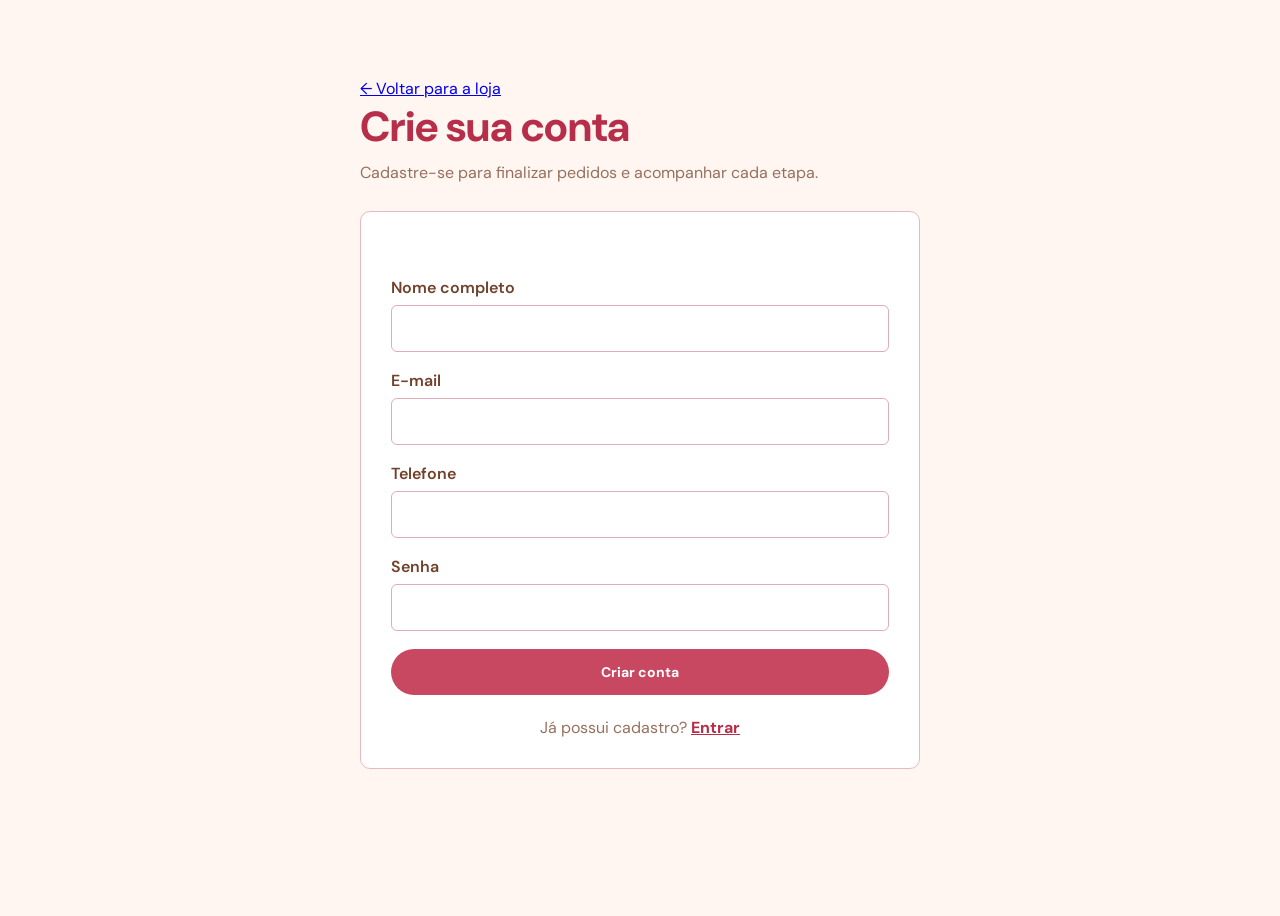
==== cadastro.html @ 7146335c "novo" ====
<!doctype html><html lang="pt-BR"><head><meta charset="UTF-8"><meta name="viewport" content="width=device-width,initial-scale=1"><title>Cadastro | Kelly Cakes</title><link rel="preconnect" href="https://fonts.googleapis.com"><link rel="preconnect" href="https://fonts.gstatic.com" crossorigin><link href="https://fonts.googleapis.com/css2?family=DM+Sans:wght@400;500;600;700&display=swap" rel="stylesheet"><link rel="stylesheet" href="css/pages.css"><script src="js/auth.js" defer></script><script src="js/cadastro.js" defer></script></head><body class="kc-page"><main class="kc-page-main"><a href="portfolio.html">← Voltar para a loja</a><h1>Crie sua conta</h1><p class="kc-intro">Cadastre-se para finalizar pedidos e acompanhar cada etapa.</p><form id="register-form" class="kc-auth-card"><p id="auth-message" class="kc-message" aria-live="polite"></p><label>Nome completo<input name="name" required autocomplete="name"></label><label>E-mail<input name="email" type="email" required autocomplete="email"></label><label>Telefone<input name="phone" type="tel" required autocomplete="tel"></label><label>Senha<input name="password" type="password" minlength="6" required autocomplete="new-password"></label><button class="kc-primary">Criar conta</button><p class="kc-auth-switch">Já possui cadastro? <a id="login-link" href="login.html">Entrar</a></p></form></main><script>document.querySelector('#login-link').href = `login.html${location.search}`;</script></body></html>
---- css/pages.css ----
.kc-page { min-height:100vh; background:#fff6f1; color:#70412b; font-family:'DM Sans',sans-serif; }
.kc-page-main { width:min(calc(100% - 48px), 560px); margin:0 auto; padding:70px 0; }
.kc-page h1 { margin:0 0 8px; color:#b72e4a; font-size:clamp(30px,5vw,42px); }.kc-intro { margin:0 0 28px; color:#96705e; }
.kc-auth-card,.kc-history-card,.kc-catalog-card { padding:30px; border:1px solid #e7b9c0; border-radius:10px; background:#fff; }
.kc-auth-card label { display:grid; gap:7px; margin-bottom:18px; font-weight:600; }.kc-auth-card input { padding:12px; border:1px solid #dfadb7; border-radius:6px; color:#70412b; font:inherit; }
.kc-primary { display:inline-block; width:100%; padding:14px; border:0; border-radius:999px; color:#fff; background:#c94861; font:700 14px 'DM Sans',sans-serif; cursor:pointer; text-align:center; text-decoration:none; }.kc-primary:hover { background:#b72e4a; }
.kc-auth-switch { margin:22px 0 0; color:#96705e; text-align:center; }.kc-auth-switch a { color:#b72e4a; font-weight:700; }.kc-message { min-height:20px; margin:0 0 15px; color:#b72e4a; font-size:14px; }
.kc-catalog { width:min(calc(100% - 48px), 1100px); margin:0 auto; padding:54px 0 72px; }.kc-catalog-grid { display:grid; grid-template-columns:repeat(3, 1fr); gap:24px; }.kc-catalog-card { display:flex; flex-direction:column; gap:15px; }.kc-catalog-card img { width:100%; height:210px; object-fit:contain; }.kc-catalog-card h2 { margin:0; font-size:21px; }.kc-catalog-card p { flex:1; margin:0; color:#96705e; line-height:1.5; }.kc-catalog-card .kc-primary { width:auto; }
.kc-history-list { display:grid; gap:16px; }.kc-history-card { display:flex; justify-content:space-between; align-items:center; gap:20px; }.kc-history-card h2 { margin:0 0 5px; font-size:18px; }.kc-history-card p { margin:0; color:#96705e; font-size:14px; }.kc-status { flex:none; padding:7px 11px; border-radius:999px; color:#fff; background:#c94861; font-size:12px; font-weight:700; }.kc-status.pronto { background:#96705e; }.kc-status.finalizado { background:#50835e; }
.kc-summary { display:grid; }.kc-summary-card { padding:30px; border:1px solid #e7b9c0; border-radius:10px; background:#fff; }.kc-summary-card h2 { margin:0 0 8px; color:#b72e4a; }.kc-summary-card h3 { margin:25px 0 8px; font-size:16px; }.kc-summary-card p { color:#96705e; line-height:1.6; }.kc-order-items { display:grid; gap:10px; padding:0; list-style:none; }.kc-order-items li { display:flex; justify-content:space-between; gap:15px; padding:12px 0; border-bottom:1px solid #f0dce0; }.kc-order-items small { display:block; margin-top:4px; color:#96705e; }.kc-total { display:flex; justify-content:space-between; margin:22px 0; color:#b72e4a; font-weight:700; }.kc-payment-result { margin:22px 0; padding:18px; background:#fff0f2; }.kc-payment-result h3 { margin-top:0; }.kc-payment-result code,.kc-barcode { display:block; padding:10px; overflow-wrap:anywhere; color:#70412b; background:#fff; }.kc-payment-result button { margin-top:12px; padding:10px 14px; border:0; border-radius:6px; color:#fff; background:#c94861; font:600 13px 'DM Sans',sans-serif; cursor:pointer; }.kc-barcode { font-family:monospace; font-size:12px; }
@media (max-width:700px) { .kc-catalog-grid { grid-template-columns:1fr; }.kc-page-main,.kc-catalog { width:min(calc(100% - 40px), 560px); padding-top:40px; }.kc-history-card { align-items:flex-start; flex-direction:column; } }
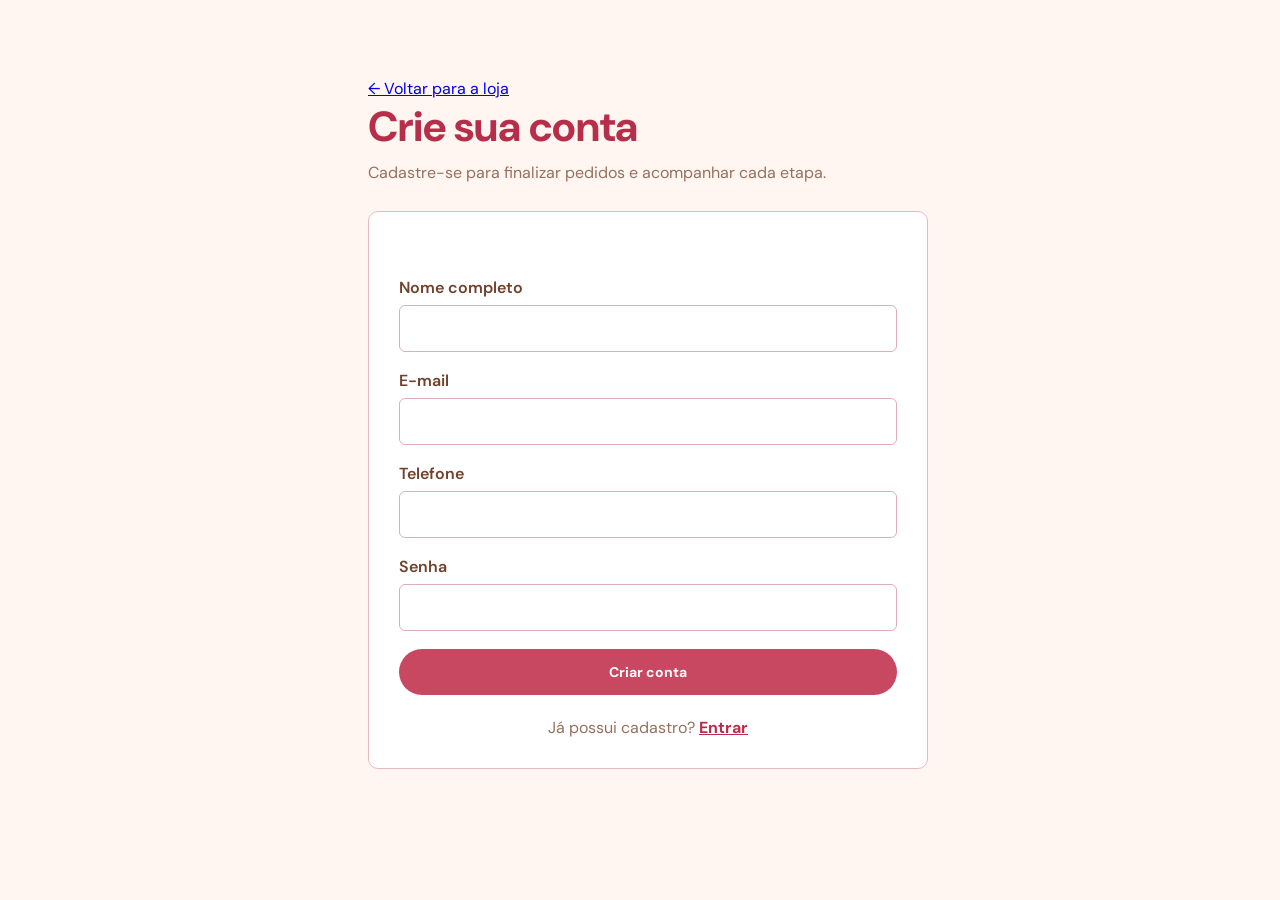
==== commit cc39b496: "novo" ====
--- a/cadastro.html
+++ b/cadastro.html
@@ -1 +1,32 @@
-<!doctype html><html lang="pt-BR"><head><meta charset="UTF-8"><meta name="viewport" content="width=device-width,initial-scale=1"><title>Cadastro | Kelly Cakes</title><link rel="preconnect" href="https://fonts.googleapis.com"><link rel="preconnect" href="https://fonts.gstatic.com" crossorigin><link href="https://fonts.googleapis.com/css2?family=DM+Sans:wght@400;500;600;700&display=swap" rel="stylesheet"><link rel="stylesheet" href="css/pages.css"><script src="js/auth.js" defer></script><script src="js/cadastro.js" defer></script></head><body class="kc-page"><main class="kc-page-main"><a href="portfolio.html">← Voltar para a loja</a><h1>Crie sua conta</h1><p class="kc-intro">Cadastre-se para finalizar pedidos e acompanhar cada etapa.</p><form id="register-form" class="kc-auth-card"><p id="auth-message" class="kc-message" aria-live="polite"></p><label>Nome completo<input name="name" required autocomplete="name"></label><label>E-mail<input name="email" type="email" required autocomplete="email"></label><label>Telefone<input name="phone" type="tel" required autocomplete="tel"></label><label>Senha<input name="password" type="password" minlength="6" required autocomplete="new-password"></label><button class="kc-primary">Criar conta</button><p class="kc-auth-switch">Já possui cadastro? <a id="login-link" href="login.html">Entrar</a></p></form></main><script>document.querySelector('#login-link').href = `login.html${location.search}`;</script></body></html>
+<!doctype html>
+<html lang="pt-BR">
+
+<head>
+    <meta charset="UTF-8">
+    <meta name="viewport" content="width=device-width,initial-scale=1">
+    <title>Cadastro | Kelly Cakes</title>
+    <link rel="preconnect" href="https://fonts.googleapis.com">
+    <link rel="preconnect" href="https://fonts.gstatic.com" crossorigin>
+    <link href="https://fonts.googleapis.com/css2?family=DM+Sans:wght@400;500;600;700&display=swap" rel="stylesheet">
+    <link rel="stylesheet" href="css/pages.css">
+    <script src="js/auth.js" defer></script>
+    <script src="js/cadastro.js" defer></script>
+</head>
+
+<body class="kc-page">
+    <main class="kc-page-main"><a href="portfolio.html">← Voltar para a loja</a>
+        <h1>Crie sua conta</h1>
+        <p class="kc-intro">Cadastre-se para finalizar pedidos e acompanhar cada etapa.</p>
+        <form id="register-form" class="kc-auth-card">
+            <p id="auth-message" class="kc-message" aria-live="polite"></p><label>Nome completo<input name="name"
+                    required autocomplete="name"></label><label>E-mail<input name="email" type="email" required
+                    autocomplete="email"></label><label>Telefone<input name="phone" type="tel" required
+                    autocomplete="tel"></label><label>Senha<input name="password" type="password" minlength="6" required
+                    autocomplete="new-password"></label><button class="kc-primary">Criar conta</button>
+            <p class="kc-auth-switch">Já possui cadastro? <a id="login-link" href="login.html">Entrar</a></p>
+        </form>
+    </main>
+    <script>document.querySelector('#login-link').href = `login.html${location.search}`;</script>
+</body>
+
+</html>
--- a/css/pages.css
+++ b/css/pages.css
@@ -1,11 +1,584 @@
-.kc-page { min-height:100vh; background:#fff6f1; color:#70412b; font-family:'DM Sans',sans-serif; }
-.kc-page-main { width:min(calc(100% - 48px), 560px); margin:0 auto; padding:70px 0; }
-.kc-page h1 { margin:0 0 8px; color:#b72e4a; font-size:clamp(30px,5vw,42px); }.kc-intro { margin:0 0 28px; color:#96705e; }
-.kc-auth-card,.kc-history-card,.kc-catalog-card { padding:30px; border:1px solid #e7b9c0; border-radius:10px; background:#fff; }
-.kc-auth-card label { display:grid; gap:7px; margin-bottom:18px; font-weight:600; }.kc-auth-card input { padding:12px; border:1px solid #dfadb7; border-radius:6px; color:#70412b; font:inherit; }
-.kc-primary { display:inline-block; width:100%; padding:14px; border:0; border-radius:999px; color:#fff; background:#c94861; font:700 14px 'DM Sans',sans-serif; cursor:pointer; text-align:center; text-decoration:none; }.kc-primary:hover { background:#b72e4a; }
-.kc-auth-switch { margin:22px 0 0; color:#96705e; text-align:center; }.kc-auth-switch a { color:#b72e4a; font-weight:700; }.kc-message { min-height:20px; margin:0 0 15px; color:#b72e4a; font-size:14px; }
-.kc-catalog { width:min(calc(100% - 48px), 1100px); margin:0 auto; padding:54px 0 72px; }.kc-catalog-grid { display:grid; grid-template-columns:repeat(3, 1fr); gap:24px; }.kc-catalog-card { display:flex; flex-direction:column; gap:15px; }.kc-catalog-card img { width:100%; height:210px; object-fit:contain; }.kc-catalog-card h2 { margin:0; font-size:21px; }.kc-catalog-card p { flex:1; margin:0; color:#96705e; line-height:1.5; }.kc-catalog-card .kc-primary { width:auto; }
-.kc-history-list { display:grid; gap:16px; }.kc-history-card { display:flex; justify-content:space-between; align-items:center; gap:20px; }.kc-history-card h2 { margin:0 0 5px; font-size:18px; }.kc-history-card p { margin:0; color:#96705e; font-size:14px; }.kc-status { flex:none; padding:7px 11px; border-radius:999px; color:#fff; background:#c94861; font-size:12px; font-weight:700; }.kc-status.pronto { background:#96705e; }.kc-status.finalizado { background:#50835e; }
-.kc-summary { display:grid; }.kc-summary-card { padding:30px; border:1px solid #e7b9c0; border-radius:10px; background:#fff; }.kc-summary-card h2 { margin:0 0 8px; color:#b72e4a; }.kc-summary-card h3 { margin:25px 0 8px; font-size:16px; }.kc-summary-card p { color:#96705e; line-height:1.6; }.kc-order-items { display:grid; gap:10px; padding:0; list-style:none; }.kc-order-items li { display:flex; justify-content:space-between; gap:15px; padding:12px 0; border-bottom:1px solid #f0dce0; }.kc-order-items small { display:block; margin-top:4px; color:#96705e; }.kc-total { display:flex; justify-content:space-between; margin:22px 0; color:#b72e4a; font-weight:700; }.kc-payment-result { margin:22px 0; padding:18px; background:#fff0f2; }.kc-payment-result h3 { margin-top:0; }.kc-payment-result code,.kc-barcode { display:block; padding:10px; overflow-wrap:anywhere; color:#70412b; background:#fff; }.kc-payment-result button { margin-top:12px; padding:10px 14px; border:0; border-radius:6px; color:#fff; background:#c94861; font:600 13px 'DM Sans',sans-serif; cursor:pointer; }.kc-barcode { font-family:monospace; font-size:12px; }
-@media (max-width:700px) { .kc-catalog-grid { grid-template-columns:1fr; }.kc-page-main,.kc-catalog { width:min(calc(100% - 40px), 560px); padding-top:40px; }.kc-history-card { align-items:flex-start; flex-direction:column; } }
+:root {
+    --cream: #fff6f1;
+    --blush: #fde0e3;
+    --soft: #fff0ef;
+    --pink: #c94861;
+    --wine: #b72e4a;
+    --brown: #70412b;
+    --wrap: 1100px;
+}
+.kc-page {
+    min-height: 100%;
+    width: 100%;
+    background: #fff6f1;
+    color: #70412b;
+    font-family: 'DM Sans', sans-serif;
+}
+
+.kc-page-main {
+    width: min(calc(100% - 48px), 560px);
+    margin: 0 auto;
+    padding: 70px 0;
+}
+
+.kc-page h1 {
+    margin: 0 0 8px;
+    color: #b72e4a;
+    font-size: clamp(30px, 5vw, 42px);
+}
+
+.kc-intro {
+    margin: 0 0 28px;
+    color: #96705e;
+}
+
+.kc-auth-card,
+.kc-history-card,
+.kc-catalog-card {
+    padding: 30px;
+    border: 1px solid #e7b9c0;
+    border-radius: 10px;
+    background: #fff;
+}
+
+.kc-auth-card label {
+    display: grid;
+    gap: 7px;
+    margin-bottom: 18px;
+    font-weight: 600;
+}
+
+.kc-auth-card input {
+    padding: 12px;
+    border: 1px solid #dfadb7;
+    border-radius: 6px;
+    color: #70412b;
+    font: inherit;
+}
+
+.kc-primary {
+    display: inline-block;
+    width: 100%;
+    padding: 14px;
+    border: 0;
+    border-radius: 999px;
+    color: #fff;
+    background: #c94861;
+    font: 700 14px 'DM Sans', sans-serif;
+    cursor: pointer;
+    text-align: center;
+    text-decoration: none;
+}
+
+.kc-primary:hover {
+    background: #b72e4a;
+}
+
+.kc-auth-switch {
+    margin: 22px 0 0;
+    color: #96705e;
+    text-align: center;
+}
+
+.kc-auth-switch a {
+    color: #b72e4a;
+    font-weight: 700;
+}
+
+.kc-message {
+    min-height: 20px;
+    margin: 0 0 15px;
+    color: #b72e4a;
+    font-size: 14px;
+}
+
+.kc-catalog {
+    width: min(calc(100% - 48px), 1100px);
+    margin: 0 auto;
+    padding: 42px 0 72px;
+}
+
+.kc-catalog-hero { box-sizing:border-box; padding:48px 24px 39px; background:#fff0ef radial-gradient(rgba(201,72,97,.12) 2px,transparent 2.5px); background-size:34px 34px; }
+.kc-catalog-hero__inner { width:min(100%,1100px); margin:0 auto; display:flex; align-items:end; justify-content:space-between; gap:30px; }
+.kc-catalog-hero h1 { margin:0; color:#8c6756; font-size:clamp(36px,4vw,50px); line-height:1.02; letter-spacing:-.04em; text-transform:uppercase; }
+.kc-catalog-hero h1 em { color:#c94861; font-family:'Playfair Display',serif; text-transform:none; }
+.kc-catalog-hero p { max-width:390px; margin:0 8% 5px 0; color:#c94861; line-height:1.4; }
+
+.kc-catalog-grid {
+    display: grid;
+    grid-template-columns: repeat(3, 1fr);
+    gap: 24px;
+}
+
+.kc-catalog-card {
+    display: flex;
+    flex-direction: column;
+    gap: 15px;
+
+}
+
+.kc-catalog-card img {
+    width: 100%;
+    height: 210px;
+    object-fit: contain;
+}
+
+.kc-catalog-card h2 {
+    margin: 0;
+    font-size: 21px;
+}
+
+.kc-catalog-card p {
+    flex: 1;
+    margin: 0;
+    color: #96705e;
+    line-height: 1.5;
+}
+
+.kc-catalog-card .kc-primary {
+    width: auto;
+}
+
+.kc-catalog > .kc-catalog-grid .kc-catalog-card {
+    border: 1px solid #e7b9c0;
+    border-radius: 10px;
+    background: #fff;
+}
+
+.kc-history-list {
+    display: grid;
+    gap: 16px;
+}
+
+.kc-history-card {
+    display: flex;
+    justify-content: space-between;
+    align-items: center;
+    gap: 20px;
+}
+
+.kc-history-card h2 {
+    margin: 0 0 5px;
+    font-size: 18px;
+}
+
+.kc-history-card p {
+    margin: 0;
+    color: #96705e;
+    font-size: 14px;
+}
+
+.kc-status {
+    flex: none;
+    padding: 7px 11px;
+    border-radius: 999px;
+    color: #fff;
+    background: #c94861;
+    font-size: 12px;
+    font-weight: 700;
+}
+
+.kc-status.pronto {
+    background: #96705e;
+}
+
+.kc-status.finalizado {
+    background: #50835e;
+}
+
+.kc-summary {
+    display: grid;
+}
+
+.kc-summary-card {
+    padding: 30px;
+    border: 1px solid #e7b9c0;
+    border-radius: 10px;
+    background: #fff;
+}
+
+.kc-summary-card h2 {
+    margin: 0 0 8px;
+    color: #b72e4a;
+}
+
+.kc-summary-card h3 {
+    margin: 25px 0 8px;
+    font-size: 16px;
+}
+
+.kc-summary-card p {
+    color: #96705e;
+    line-height: 1.6;
+}
+
+.kc-order-items {
+    display: grid;
+    gap: 10px;
+    padding: 0;
+    list-style: none;
+}
+
+.kc-order-items li {
+    display: flex;
+    justify-content: space-between;
+    gap: 15px;
+    padding: 12px 0;
+    border-bottom: 1px solid #f0dce0;
+}
+
+.kc-order-items small {
+    display: block;
+    margin-top: 4px;
+    color: #96705e;
+}
+
+.kc-total {
+    display: flex;
+    justify-content: space-between;
+    margin: 22px 0;
+    color: #b72e4a;
+    font-weight: 700;
+}
+
+.kc-payment-result {
+    margin: 22px 0;
+    padding: 18px;
+    background: #fff0f2;
+}
+
+.kc-payment-result h3 {
+    margin-top: 0;
+}
+
+.kc-payment-result code,
+.kc-barcode {
+    display: block;
+    padding: 10px;
+    overflow-wrap: anywhere;
+    color: #70412b;
+    background: #fff;
+}
+
+.kc-payment-result button {
+    margin-top: 12px;
+    padding: 10px 14px;
+    border: 0;
+    border-radius: 6px;
+    color: #fff;
+    background: #c94861;
+    font: 600 13px 'DM Sans', sans-serif;
+    cursor: pointer;
+}
+
+.kc-barcode {
+    font-family: monospace;
+    font-size: 12px;
+}
+
+@media (max-width:700px) {
+    .kc-catalog-grid {
+        grid-template-columns: 1fr;
+    }
+
+    .kc-catalog-hero { padding:38px 20px; }
+
+    .kc-catalog-hero__inner { width:100%; display:block; }
+
+    .kc-catalog-hero p { margin:18px 0 0; }
+
+    .kc-page-main,
+    .kc-catalog {
+        width: min(calc(100% - 40px), 560px);
+        padding-top: 40px;
+    }
+
+    .kc-history-card {
+        align-items: flex-start;
+        flex-direction: column;
+    }
+}
+
+.kc-staff {
+    width: min(calc(100% - 48px), 1120px);
+    margin: 0 auto;
+    padding: 48px 0 80px;
+}
+
+.kc-staff-header,
+.kc-section-heading {
+    display: flex;
+    justify-content: space-between;
+    gap: 24px;
+    align-items: flex-start;
+}
+
+.kc-staff-header h1 {
+    margin: 0 0 8px;
+}
+
+.kc-staff-header>div:last-child {
+    display: flex;
+    gap: 10px;
+}
+
+.kc-eyebrow {
+    margin: 0 0 6px;
+    color: #c94861;
+    font-size: 12px;
+    font-weight: 700;
+    letter-spacing: .12em;
+}
+
+.kc-link-button,
+.kc-secondary {
+    display: inline-block;
+    padding: 12px 16px;
+    border: 1px solid #c94861;
+    border-radius: 999px;
+    color: #b72e4a;
+    background: #fff;
+    font: 700 14px 'DM Sans', sans-serif;
+    cursor: pointer;
+    text-decoration: none;
+}
+
+.kc-staff-tabs {
+    display: flex;
+    gap: 8px;
+    margin: 32px 0 26px;
+    border-bottom: 1px solid #e7b9c0;
+}
+
+.kc-staff-tabs button {
+    padding: 12px 17px;
+    border: 0;
+    border-bottom: 3px solid transparent;
+    color: #96705e;
+    background: transparent;
+    font: 700 14px 'DM Sans', sans-serif;
+    cursor: pointer;
+}
+
+.kc-staff-tabs button.is-active {
+    border-color: #c94861;
+    color: #b72e4a;
+}
+
+.kc-staff-section {
+    display: none;
+}
+
+.kc-staff-section.is-active {
+    display: block;
+}
+
+.kc-section-heading {
+    margin-bottom: 18px;
+}
+
+.kc-section-heading h2 {
+    margin: 0 0 5px;
+    color: #b72e4a;
+}
+
+.kc-section-heading p {
+    margin: 0;
+    color: #96705e;
+}
+
+.kc-counter {
+    padding: 7px 10px;
+    border-radius: 999px;
+    color: #b72e4a;
+    background: #ffe5e9;
+    font-size: 13px;
+    font-weight: 700;
+}
+
+.kc-orders {
+    display: grid;
+    gap: 14px;
+}
+
+.kc-order-card,
+.kc-panel-card,
+.kc-empty-state {
+    padding: 22px;
+    border: 1px solid #e7b9c0;
+    border-radius: 10px;
+    background: #fff;
+}
+
+.kc-order-card {
+    display: flex;
+    justify-content: space-between;
+    gap: 22px;
+}
+
+.kc-order-card h3 {
+    margin: 5px 0 8px;
+    color: #70412b;
+}
+
+.kc-order-card p {
+    margin: 5px 0;
+    color: #96705e;
+    font-size: 14px;
+}
+
+.kc-order-id {
+    color: #b72e4a;
+    font-size: 13px;
+    font-weight: 700;
+}
+
+.kc-order-notes {
+    padding-top: 6px;
+    font-style: italic;
+}
+
+.kc-order-actions {
+    display: grid;
+    align-content: start;
+    gap: 10px;
+    min-width: 190px;
+}
+
+.kc-order-actions label {
+    display: grid;
+    gap: 5px;
+    color: #70412b;
+    font-size: 13px;
+    font-weight: 700;
+}
+
+.kc-order-actions select,
+.kc-form-grid input,
+.kc-form-grid select,
+.kc-form-grid textarea {
+    padding: 11px;
+    border: 1px solid #dfadb7;
+    border-radius: 6px;
+    color: #70412b;
+    background: #fff;
+    font: inherit;
+}
+
+.kc-form-grid {
+    display: grid;
+    grid-template-columns: repeat(2, 1fr);
+    gap: 16px;
+}
+
+.kc-form-grid label {
+    display: grid;
+    gap: 7px;
+    color: #70412b;
+    font-size: 14px;
+    font-weight: 700;
+}
+
+.kc-form-grid small {
+    color: #96705e;
+    font-weight: 400;
+}
+
+.kc-form-wide {
+    grid-column: 1 / -1;
+}
+
+.kc-danger {
+    width: 100%;
+    margin-top: 6px;
+    padding: 11px;
+    border: 1px solid #b72e4a;
+    border-radius: 999px;
+    color: #b72e4a;
+    background: #fff;
+    font: 700 13px 'DM Sans', sans-serif;
+    cursor: pointer;
+}
+
+.kc-empty-state {
+    color: #96705e;
+}
+
+.kc-manage-catalog {
+    margin-top: 24px;
+}
+
+.kc-manage-catalog .kc-catalog-card img {
+    height: 170px;
+}
+
+.mb-hero {
+    padding: 48px 0 39px;
+    background-color: var(--soft);
+    background-image: radial-gradient(rgba(201, 72, 97, .12) 2px, transparent 2.5px);
+    background-size: 34px 34px;
+}
+
+.mb-hero-content {
+    display: flex;
+    align-items: end;
+    justify-content: space-between;
+    gap: 30px;
+}
+
+.mb-hero h1 {
+    margin: 0;
+    color: #8c6756;
+    font-size: clamp(36px, 4vw, 50px);
+    line-height: 1.02;
+    letter-spacing: -.04em;
+    text-transform: uppercase;
+}
+
+.mb-hero h1 em {
+    color: var(--pink);
+    font-family: 'Playfair Display', serif;
+    text-transform: none;
+    font-size: 56px;
+}
+
+.mb-hero p {
+    margin: 0 8% 5px 0;
+    color: var(--pink);
+    font-size: 15px;
+    line-height: 1.4;
+}
+
+@media (max-width:700px) {
+    .kc-staff {
+        width: min(calc(100% - 40px), 560px);
+        padding-top: 36px;
+    }
+
+    .kc-staff-header,
+    .kc-section-heading,
+    .kc-order-card {
+        flex-direction: column;
+    }
+
+    .kc-staff-header>div:last-child {
+        width: 100%;
+    }
+
+    .kc-staff-header>div:last-child>* {
+        flex: 1;
+        text-align: center;
+    }
+
+    .kc-order-actions {
+        width: 100%;
+    }
+
+    .kc-form-grid {
+        grid-template-columns: 1fr;
+    }
+
+    .kc-form-wide {
+        grid-column: auto;
+    }
+}
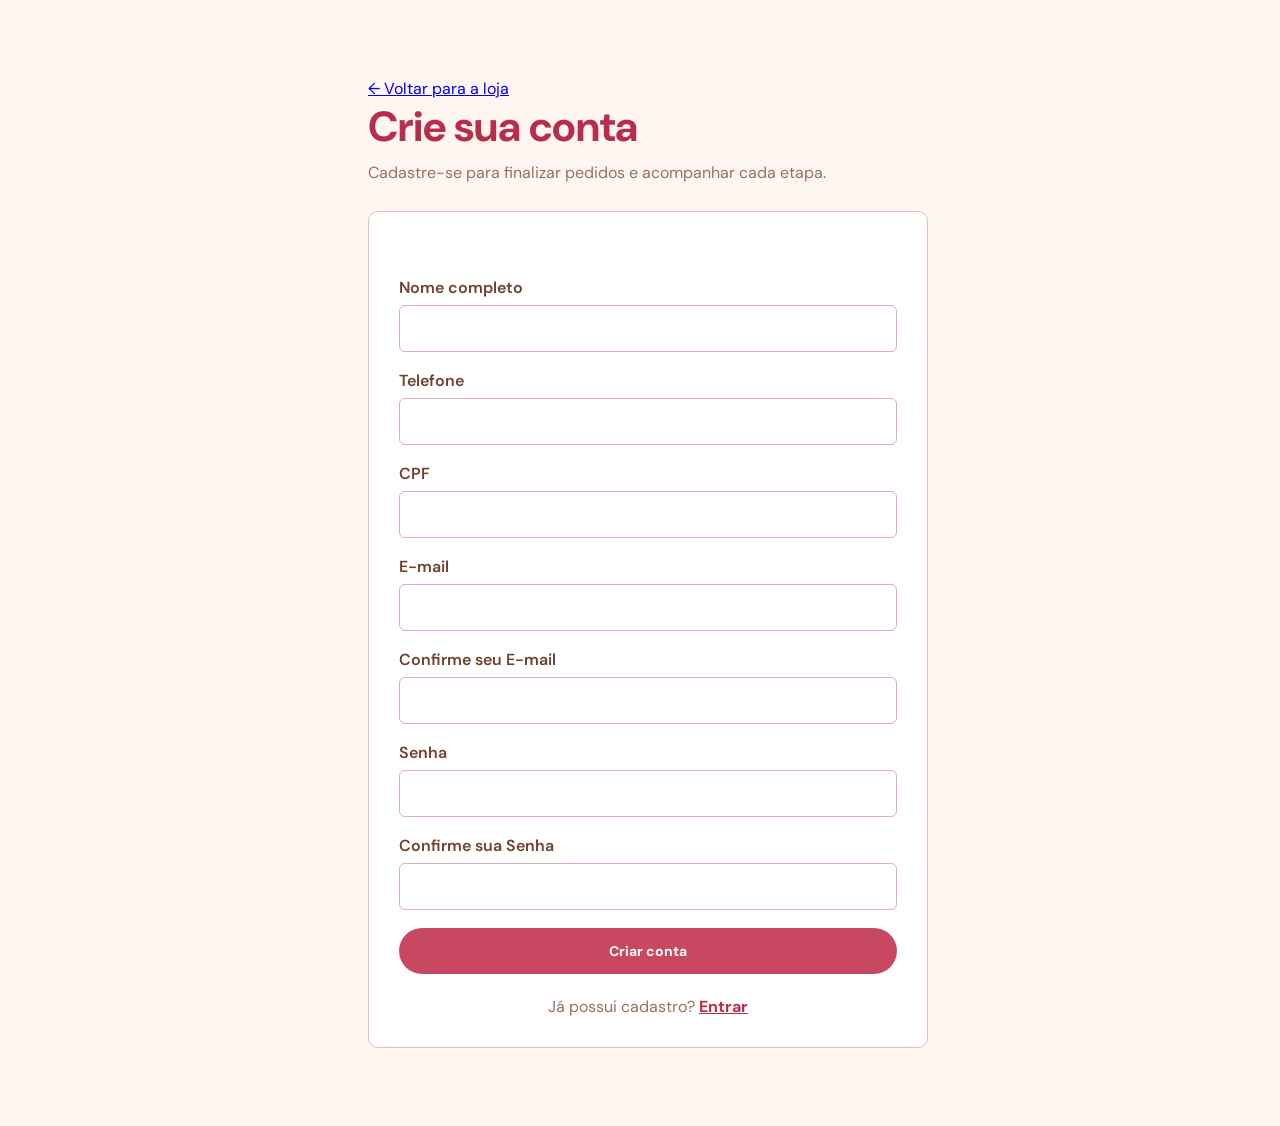
==== commit 62489ada: "novo" ====
--- a/cadastro.html
+++ b/cadastro.html
@@ -9,8 +9,6 @@
     <link rel="preconnect" href="https://fonts.gstatic.com" crossorigin>
     <link href="https://fonts.googleapis.com/css2?family=DM+Sans:wght@400;500;600;700&display=swap" rel="stylesheet">
     <link rel="stylesheet" href="css/pages.css">
-    <script src="js/auth.js" defer></script>
-    <script src="js/cadastro.js" defer></script>
 </head>
 
 <body class="kc-page">
@@ -18,14 +16,35 @@
         <h1>Crie sua conta</h1>
         <p class="kc-intro">Cadastre-se para finalizar pedidos e acompanhar cada etapa.</p>
         <form id="register-form" class="kc-auth-card">
-            <p id="auth-message" class="kc-message" aria-live="polite"></p><label>Nome completo<input name="name"
-                    required autocomplete="name"></label><label>E-mail<input name="email" type="email" required
-                    autocomplete="email"></label><label>Telefone<input name="phone" type="tel" required
-                    autocomplete="tel"></label><label>Senha<input name="password" type="password" minlength="6" required
-                    autocomplete="new-password"></label><button class="kc-primary">Criar conta</button>
+            <p id="auth-message" class="kc-message" aria-live="polite"></p>
+            <label>Nome completo
+                <input name="nome" id="nome" required autocomplete="name">
+            </label>
+            <label>Telefone
+                <input name="telefone" id="numTelefone" type="tel" required autocomplete="tel">
+            </label>
+            <label>CPF
+                <input name="cpf" id="cpf" required autocomplete="tel" maxlength="15">
+            </label>
+            <label>E-mail
+                <input name="email" id="email" type="email" required autocomplete="email">
+            </label>
+            <label>Confirme seu E-mail
+                <input name="emailConfirmar" id="emailConfirmar" type="email" required autocomplete="email">
+            </label>
+            <label>Senha
+                <input name="senha" id="senha" type="password" minlength="6" required autocomplete="new-password">
+            </label>
+             <label>Confirme sua Senha
+                <input name="confirmarSenha" id="confirmarSenha" type="password" minlength="6" required autocomplete="new-password">
+            </label>
+            <button class="kc-primary">Criar conta</button>
+
             <p class="kc-auth-switch">Já possui cadastro? <a id="login-link" href="login.html">Entrar</a></p>
         </form>
     </main>
+    <script src="js/auth.js" defer></script>
+    <script src="js/cadastro.js" defer></script>
     <script>document.querySelector('#login-link').href = `login.html${location.search}`;</script>
 </body>
 
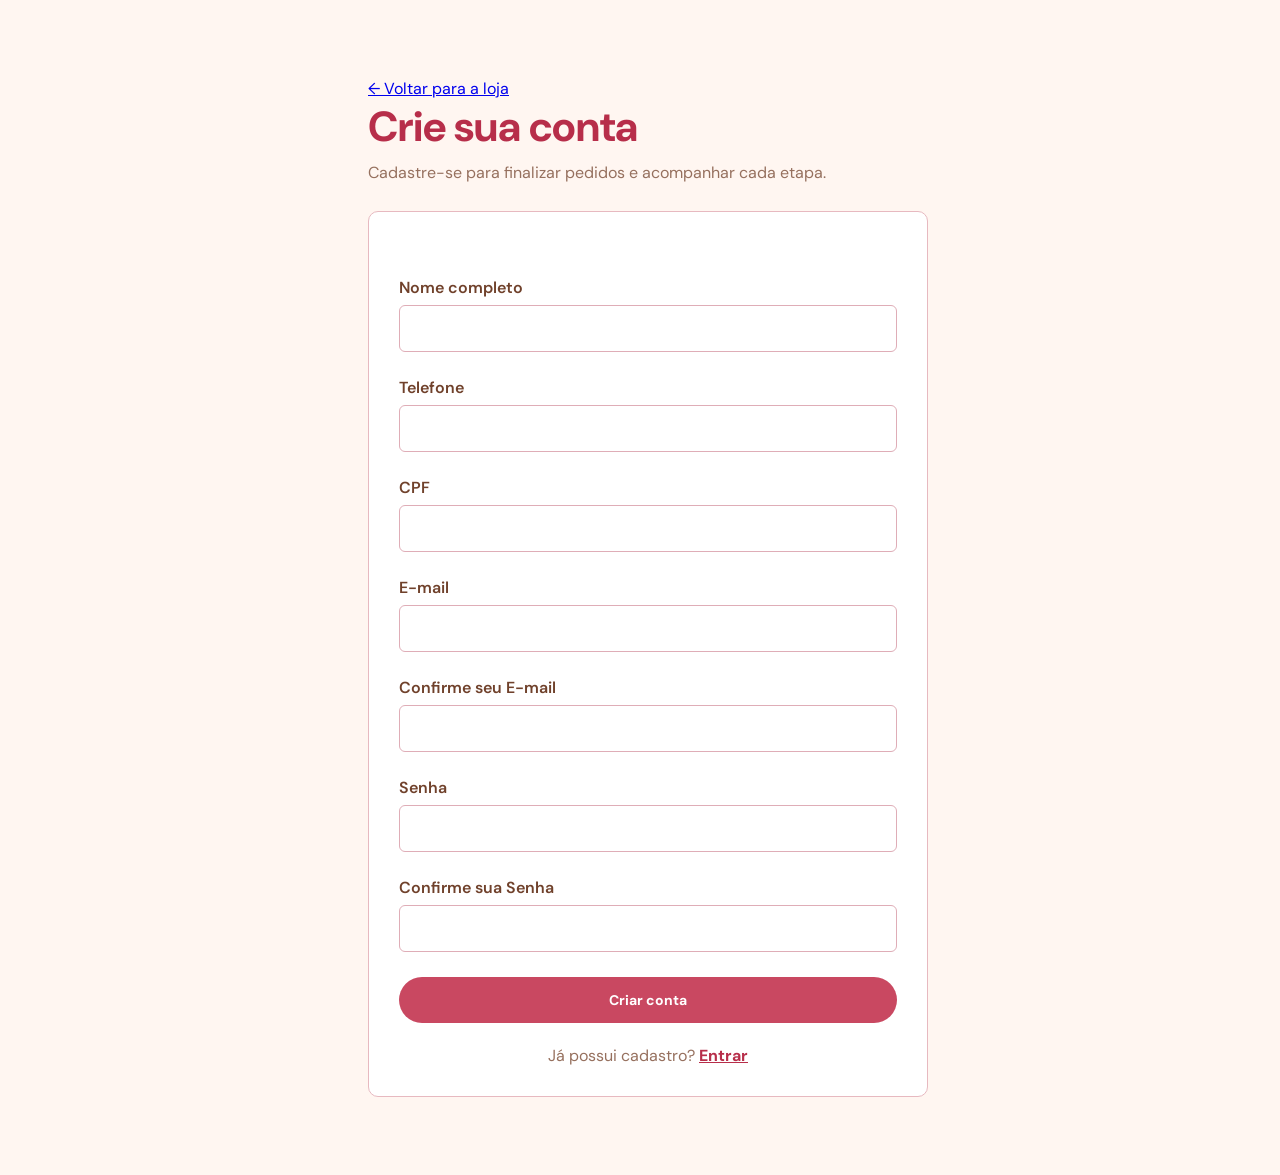
==== commit 80f74411: "novo" ====
--- a/cadastro.html
+++ b/cadastro.html
@@ -19,24 +19,31 @@
             <p id="auth-message" class="kc-message" aria-live="polite"></p>
             <label>Nome completo
                 <input name="nome" id="nome" required autocomplete="name">
+                 <small></small>
             </label>
             <label>Telefone
-                <input name="telefone" id="numTelefone" type="tel" required autocomplete="tel">
+                <input name="telefone" id="numTelefone" type="tel" required autocomplete="tel" maxlength="14">
+                 <small></small>
             </label>
             <label>CPF
-                <input name="cpf" id="cpf" required autocomplete="tel" maxlength="15">
+                <input name="cpf" id="cpf" required autocomplete="tel" maxlength="14">
+                 <small></small>
             </label>
             <label>E-mail
                 <input name="email" id="email" type="email" required autocomplete="email">
+                 <small></small>
             </label>
             <label>Confirme seu E-mail
                 <input name="emailConfirmar" id="emailConfirmar" type="email" required autocomplete="email">
+                 <small></small>
             </label>
             <label>Senha
                 <input name="senha" id="senha" type="password" minlength="6" required autocomplete="new-password">
+                 <small></small>
             </label>
              <label>Confirme sua Senha
                 <input name="confirmarSenha" id="confirmarSenha" type="password" minlength="6" required autocomplete="new-password">
+                 <small></small>
             </label>
             <button class="kc-primary">Criar conta</button>
 
--- a/css/pages.css
+++ b/css/pages.css
@@ -25,6 +25,45 @@
     margin: 0 0 8px;
     color: #b72e4a;
     font-size: clamp(30px, 5vw, 42px);
+}
+
+/* Campo com erro */
+.campo.error input {
+    border: 2px solid #c94861;
+    background-color: #fff5f6;
+    outline: none;
+}
+
+.campo.error input:focus {
+    border-color: #c94861;
+    box-shadow: 0 0 0 3px rgba(201, 72, 97, 0.12);
+}
+
+.campo.error small {
+    display: block;
+    margin-top: 5px;
+    color: #c94861;
+    font-size: 13px;
+}
+
+
+/* Campo válido */
+.campo.success input {
+    border: 2px solid #4caf50;
+    background-color: #f6fff7;
+    outline: none;
+}
+
+.campo.success input:focus {
+    border-color: #4caf50;
+    box-shadow: 0 0 0 3px rgba(76, 175, 80, 0.12);
+}
+
+.campo.success small {
+    display: block;
+    margin-top: 5px;
+    color: #4caf50;
+    font-size: 13px;
 }
 
 .kc-intro {
